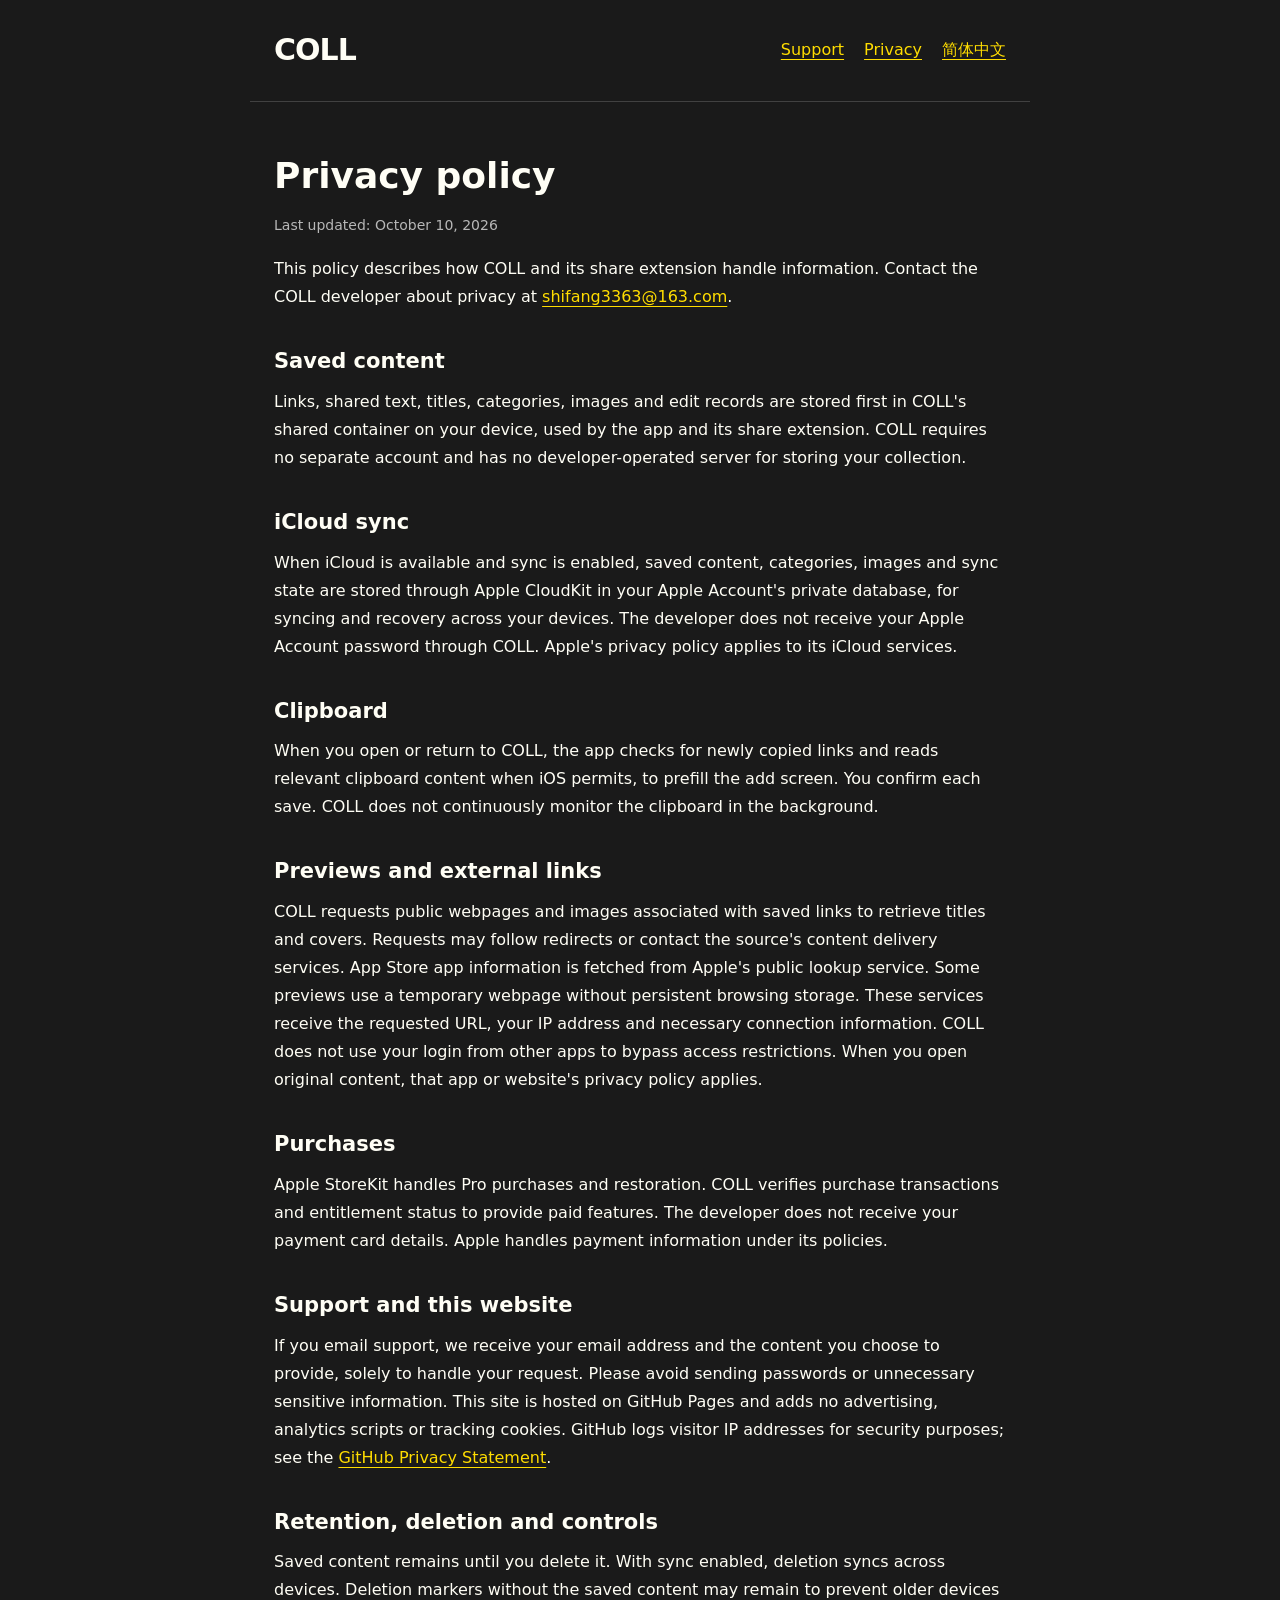
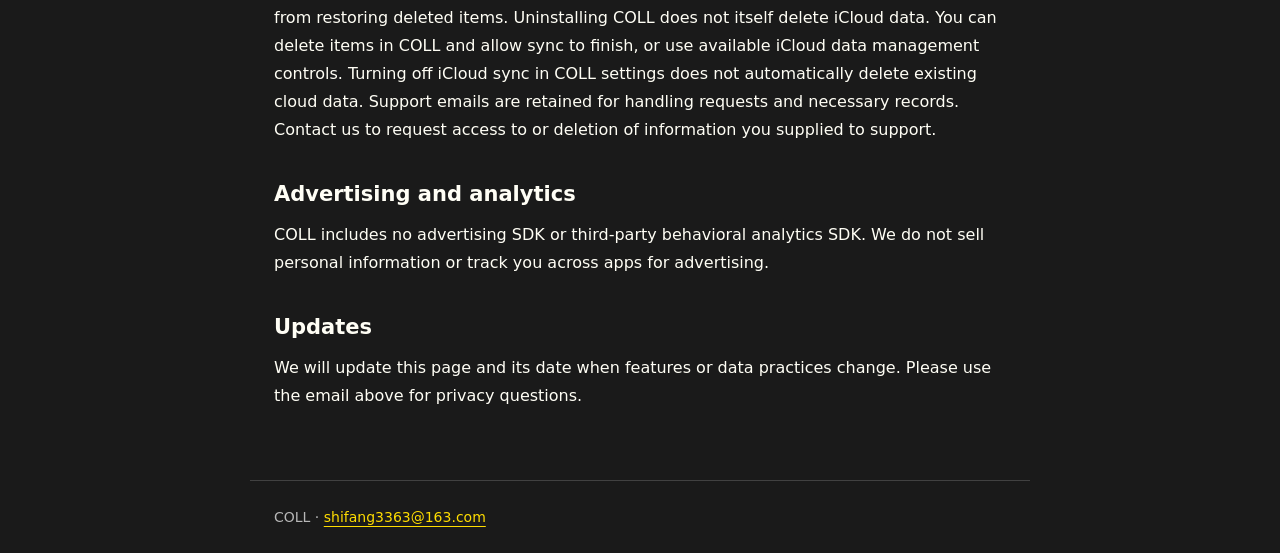
==== privacy-en.html @ 01c6724b "Publish bilingual COLL support and privacy pages" ====
<!doctype html><html lang="en"><head><meta charset="utf-8"><meta name="viewport" content="width=device-width,initial-scale=1"><meta name="description" content="Privacy policy · COLL"><title>Privacy policy · COLL</title><link rel="stylesheet" href="style.css"></head><body><header><a class="brand" href="support-en.html">COLL</a><nav aria-label="Navigation"><a href="support-en.html">Support</a><a href="privacy-en.html">Privacy</a><a href="privacy.html" lang="zh-Hans">简体中文</a></nav></header><main><h1>Privacy policy</h1><p class="meta">Last updated: October 10, 2026</p><p>This policy describes how COLL and its share extension handle information. Contact the COLL developer about privacy at <a href="mailto:shifang3363@163.com">shifang3363@163.com</a>.</p>
<h2>Saved content</h2><p>Links, shared text, titles, categories, images and edit records are stored first in COLL's shared container on your device, used by the app and its share extension. COLL requires no separate account and has no developer-operated server for storing your collection.</p>
<h2>iCloud sync</h2><p>When iCloud is available and sync is enabled, saved content, categories, images and sync state are stored through Apple CloudKit in your Apple Account's private database, for syncing and recovery across your devices. The developer does not receive your Apple Account password through COLL. Apple's privacy policy applies to its iCloud services.</p>
<h2>Clipboard</h2><p>When you open or return to COLL, the app checks for newly copied links and reads relevant clipboard content when iOS permits, to prefill the add screen. You confirm each save. COLL does not continuously monitor the clipboard in the background.</p>
<h2>Previews and external links</h2><p>COLL requests public webpages and images associated with saved links to retrieve titles and covers. Requests may follow redirects or contact the source's content delivery services. App Store app information is fetched from Apple's public lookup service. Some previews use a temporary webpage without persistent browsing storage. These services receive the requested URL, your IP address and necessary connection information. COLL does not use your login from other apps to bypass access restrictions. When you open original content, that app or website's privacy policy applies.</p>
<h2>Purchases</h2><p>Apple StoreKit handles Pro purchases and restoration. COLL verifies purchase transactions and entitlement status to provide paid features. The developer does not receive your payment card details. Apple handles payment information under its policies.</p>
<h2>Support and this website</h2><p>If you email support, we receive your email address and the content you choose to provide, solely to handle your request. Please avoid sending passwords or unnecessary sensitive information. This site is hosted on GitHub Pages and adds no advertising, analytics scripts or tracking cookies. GitHub logs visitor IP addresses for security purposes; see the <a href="https://docs.github.com/en/site-policy/privacy-policies/github-general-privacy-statement">GitHub Privacy Statement</a>.</p>
<h2>Retention, deletion and controls</h2><p>Saved content remains until you delete it. With sync enabled, deletion syncs across devices. Deletion markers without the saved content may remain to prevent older devices from restoring deleted items. Uninstalling COLL does not itself delete iCloud data. You can delete items in COLL and allow sync to finish, or use available iCloud data management controls. Turning off iCloud sync in COLL settings does not automatically delete existing cloud data. Support emails are retained for handling requests and necessary records. Contact us to request access to or deletion of information you supplied to support.</p>
<h2>Advertising and analytics</h2><p>COLL includes no advertising SDK or third-party behavioral analytics SDK. We do not sell personal information or track you across apps for advertising.</p>
<h2>Updates</h2><p>We will update this page and its date when features or data practices change. Please use the email above for privacy questions.</p></main><footer>COLL · <a href="mailto:shifang3363@163.com">shifang3363@163.com</a></footer></body></html>
---- style.css ----
*{box-sizing:border-box}body{margin:0;background:#1a1a1a;color:#fffef5;font:16px/1.75 system-ui,-apple-system,sans-serif}main,header,footer{max-width:780px;margin:auto;padding:24px}header{display:flex;align-items:center;justify-content:space-between;gap:20px;border-bottom:1px solid #414141}a{color:#ffdd00;text-underline-offset:4px}nav{display:flex;gap:20px;flex-wrap:wrap}.brand{font-size:30px;font-weight:900;letter-spacing:-1px;color:#fffef5;text-decoration:none}h1{font-size:36px;line-height:1.2;margin:28px 0 16px}h2{font-size:21px;margin:32px 0 8px}p{margin:8px 0 18px}.meta,footer{color:#b7b7b7;font-size:14px}.intro{font-size:19px}.contact{padding:20px;background:#252525;border-left:3px solid #ffdd00;margin:26px 0;overflow-wrap:anywhere}li{margin:6px 0}footer{border-top:1px solid #414141;margin-top:28px}@media(max-width:500px){header,main,footer{padding:20px}h1{font-size:30px}nav{gap:12px;font-size:14px}}
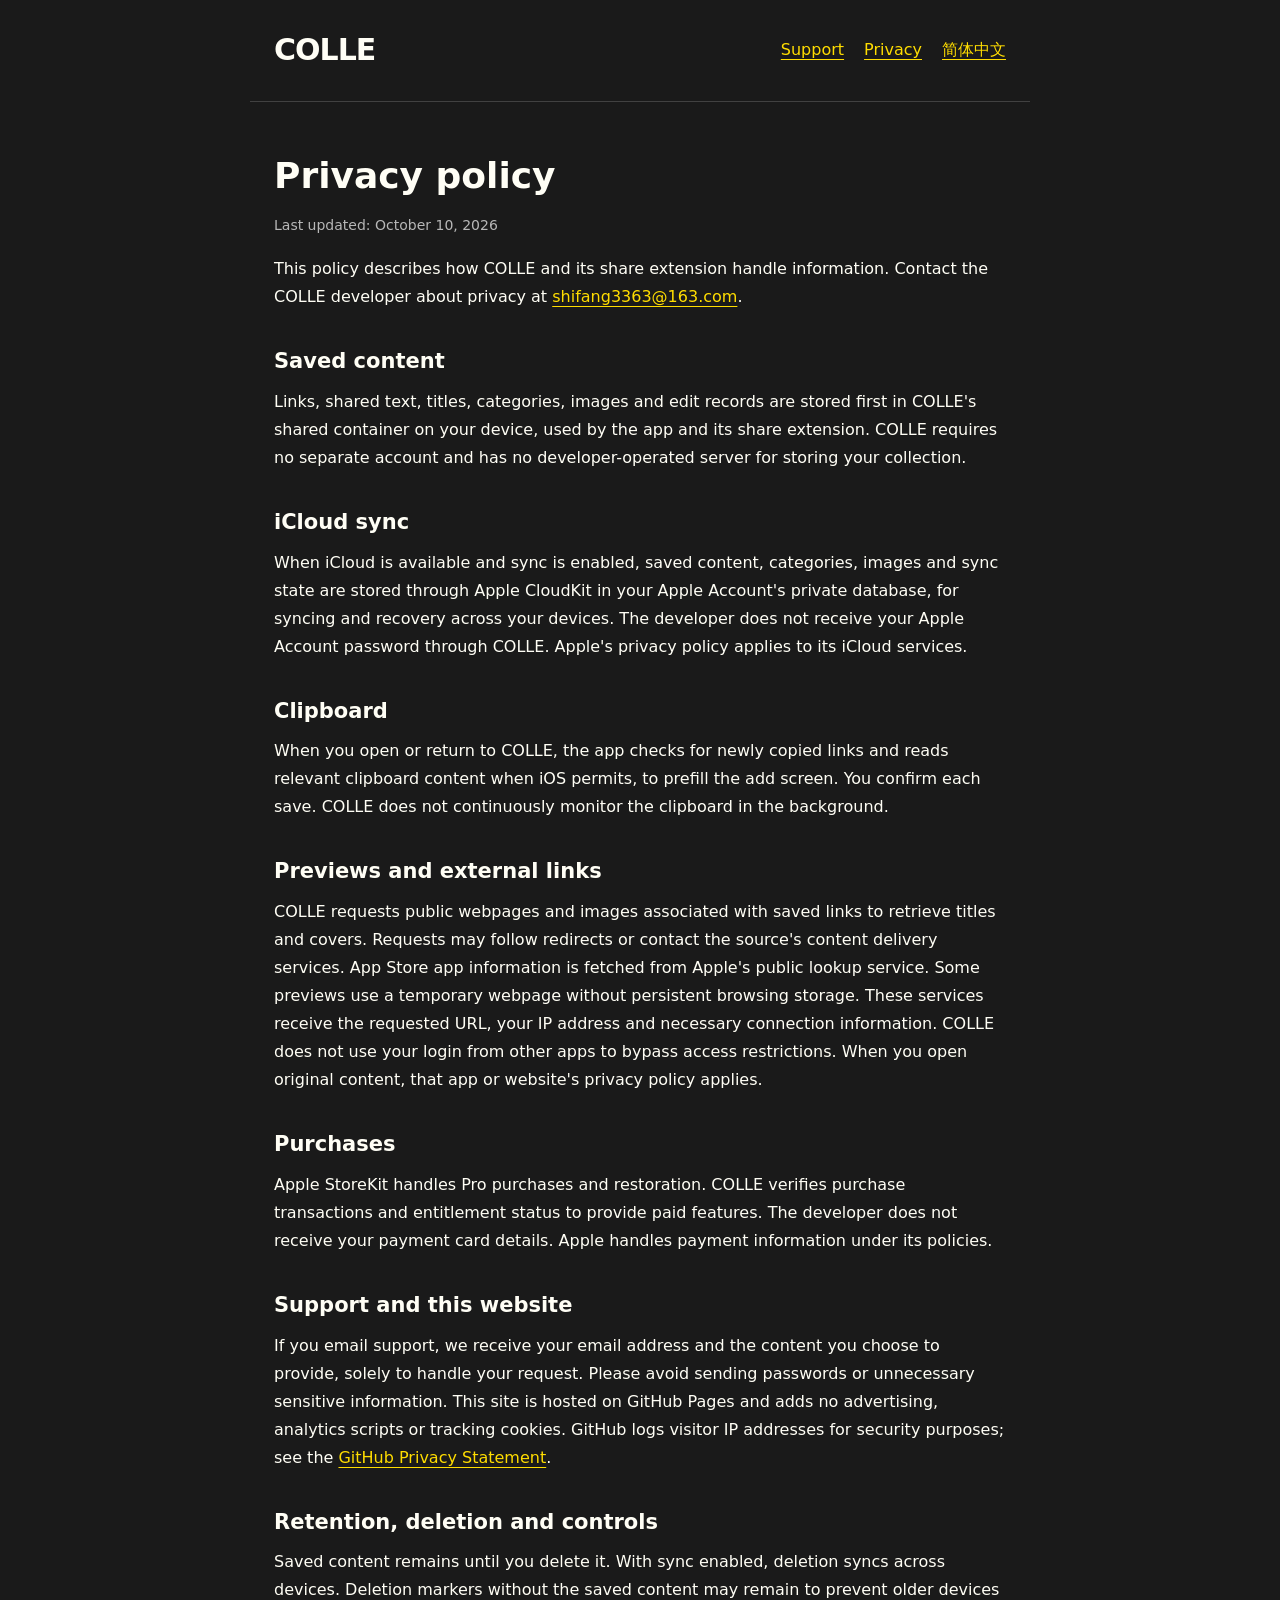
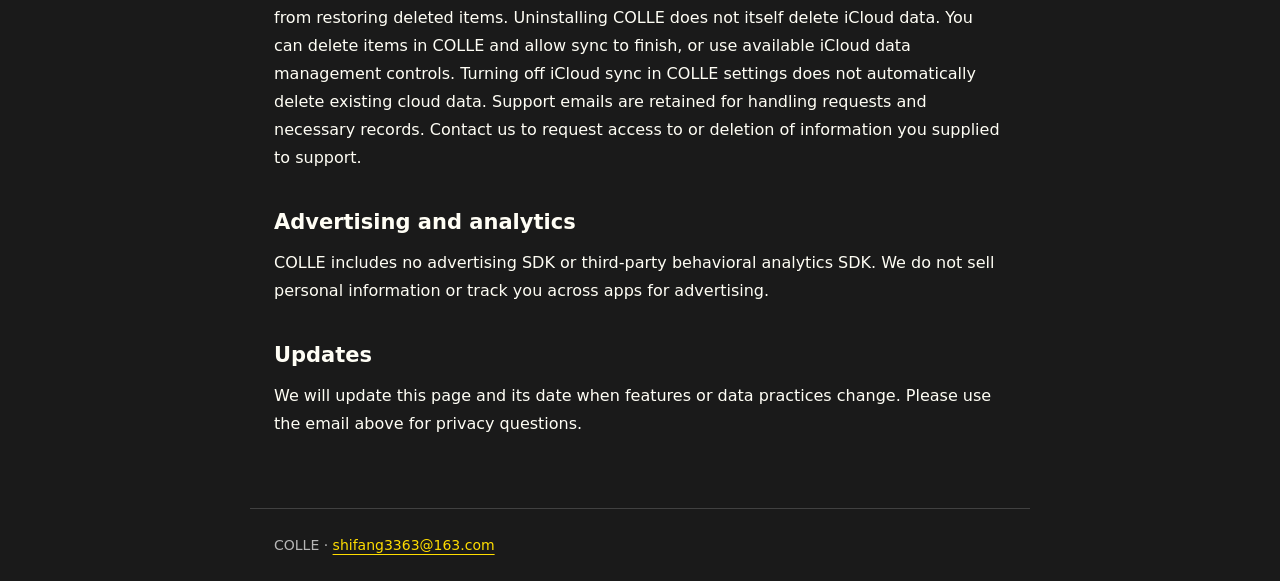
==== commit b073425e: "Rename support site branding to COLLE" ====
--- a/privacy-en.html
+++ b/privacy-en.html
@@ -1,10 +1,10 @@
-<!doctype html><html lang="en"><head><meta charset="utf-8"><meta name="viewport" content="width=device-width,initial-scale=1"><meta name="description" content="Privacy policy · COLL"><title>Privacy policy · COLL</title><link rel="stylesheet" href="style.css"></head><body><header><a class="brand" href="support-en.html">COLL</a><nav aria-label="Navigation"><a href="support-en.html">Support</a><a href="privacy-en.html">Privacy</a><a href="privacy.html" lang="zh-Hans">简体中文</a></nav></header><main><h1>Privacy policy</h1><p class="meta">Last updated: October 10, 2026</p><p>This policy describes how COLL and its share extension handle information. Contact the COLL developer about privacy at <a href="mailto:shifang3363@163.com">shifang3363@163.com</a>.</p>
-<h2>Saved content</h2><p>Links, shared text, titles, categories, images and edit records are stored first in COLL's shared container on your device, used by the app and its share extension. COLL requires no separate account and has no developer-operated server for storing your collection.</p>
-<h2>iCloud sync</h2><p>When iCloud is available and sync is enabled, saved content, categories, images and sync state are stored through Apple CloudKit in your Apple Account's private database, for syncing and recovery across your devices. The developer does not receive your Apple Account password through COLL. Apple's privacy policy applies to its iCloud services.</p>
-<h2>Clipboard</h2><p>When you open or return to COLL, the app checks for newly copied links and reads relevant clipboard content when iOS permits, to prefill the add screen. You confirm each save. COLL does not continuously monitor the clipboard in the background.</p>
-<h2>Previews and external links</h2><p>COLL requests public webpages and images associated with saved links to retrieve titles and covers. Requests may follow redirects or contact the source's content delivery services. App Store app information is fetched from Apple's public lookup service. Some previews use a temporary webpage without persistent browsing storage. These services receive the requested URL, your IP address and necessary connection information. COLL does not use your login from other apps to bypass access restrictions. When you open original content, that app or website's privacy policy applies.</p>
-<h2>Purchases</h2><p>Apple StoreKit handles Pro purchases and restoration. COLL verifies purchase transactions and entitlement status to provide paid features. The developer does not receive your payment card details. Apple handles payment information under its policies.</p>
+<!doctype html><html lang="en"><head><meta charset="utf-8"><meta name="viewport" content="width=device-width,initial-scale=1"><meta name="description" content="Privacy policy · COLLE"><title>Privacy policy · COLLE</title><link rel="stylesheet" href="style.css"></head><body><header><a class="brand" href="support-en.html">COLLE</a><nav aria-label="Navigation"><a href="support-en.html">Support</a><a href="privacy-en.html">Privacy</a><a href="privacy.html" lang="zh-Hans">简体中文</a></nav></header><main><h1>Privacy policy</h1><p class="meta">Last updated: October 10, 2026</p><p>This policy describes how COLLE and its share extension handle information. Contact the COLLE developer about privacy at <a href="mailto:shifang3363@163.com">shifang3363@163.com</a>.</p>
+<h2>Saved content</h2><p>Links, shared text, titles, categories, images and edit records are stored first in COLLE's shared container on your device, used by the app and its share extension. COLLE requires no separate account and has no developer-operated server for storing your collection.</p>
+<h2>iCloud sync</h2><p>When iCloud is available and sync is enabled, saved content, categories, images and sync state are stored through Apple CloudKit in your Apple Account's private database, for syncing and recovery across your devices. The developer does not receive your Apple Account password through COLLE. Apple's privacy policy applies to its iCloud services.</p>
+<h2>Clipboard</h2><p>When you open or return to COLLE, the app checks for newly copied links and reads relevant clipboard content when iOS permits, to prefill the add screen. You confirm each save. COLLE does not continuously monitor the clipboard in the background.</p>
+<h2>Previews and external links</h2><p>COLLE requests public webpages and images associated with saved links to retrieve titles and covers. Requests may follow redirects or contact the source's content delivery services. App Store app information is fetched from Apple's public lookup service. Some previews use a temporary webpage without persistent browsing storage. These services receive the requested URL, your IP address and necessary connection information. COLLE does not use your login from other apps to bypass access restrictions. When you open original content, that app or website's privacy policy applies.</p>
+<h2>Purchases</h2><p>Apple StoreKit handles Pro purchases and restoration. COLLE verifies purchase transactions and entitlement status to provide paid features. The developer does not receive your payment card details. Apple handles payment information under its policies.</p>
 <h2>Support and this website</h2><p>If you email support, we receive your email address and the content you choose to provide, solely to handle your request. Please avoid sending passwords or unnecessary sensitive information. This site is hosted on GitHub Pages and adds no advertising, analytics scripts or tracking cookies. GitHub logs visitor IP addresses for security purposes; see the <a href="https://docs.github.com/en/site-policy/privacy-policies/github-general-privacy-statement">GitHub Privacy Statement</a>.</p>
-<h2>Retention, deletion and controls</h2><p>Saved content remains until you delete it. With sync enabled, deletion syncs across devices. Deletion markers without the saved content may remain to prevent older devices from restoring deleted items. Uninstalling COLL does not itself delete iCloud data. You can delete items in COLL and allow sync to finish, or use available iCloud data management controls. Turning off iCloud sync in COLL settings does not automatically delete existing cloud data. Support emails are retained for handling requests and necessary records. Contact us to request access to or deletion of information you supplied to support.</p>
-<h2>Advertising and analytics</h2><p>COLL includes no advertising SDK or third-party behavioral analytics SDK. We do not sell personal information or track you across apps for advertising.</p>
-<h2>Updates</h2><p>We will update this page and its date when features or data practices change. Please use the email above for privacy questions.</p></main><footer>COLL · <a href="mailto:shifang3363@163.com">shifang3363@163.com</a></footer></body></html>+<h2>Retention, deletion and controls</h2><p>Saved content remains until you delete it. With sync enabled, deletion syncs across devices. Deletion markers without the saved content may remain to prevent older devices from restoring deleted items. Uninstalling COLLE does not itself delete iCloud data. You can delete items in COLLE and allow sync to finish, or use available iCloud data management controls. Turning off iCloud sync in COLLE settings does not automatically delete existing cloud data. Support emails are retained for handling requests and necessary records. Contact us to request access to or deletion of information you supplied to support.</p>
+<h2>Advertising and analytics</h2><p>COLLE includes no advertising SDK or third-party behavioral analytics SDK. We do not sell personal information or track you across apps for advertising.</p>
+<h2>Updates</h2><p>We will update this page and its date when features or data practices change. Please use the email above for privacy questions.</p></main><footer>COLLE · <a href="mailto:shifang3363@163.com">shifang3363@163.com</a></footer></body></html>
